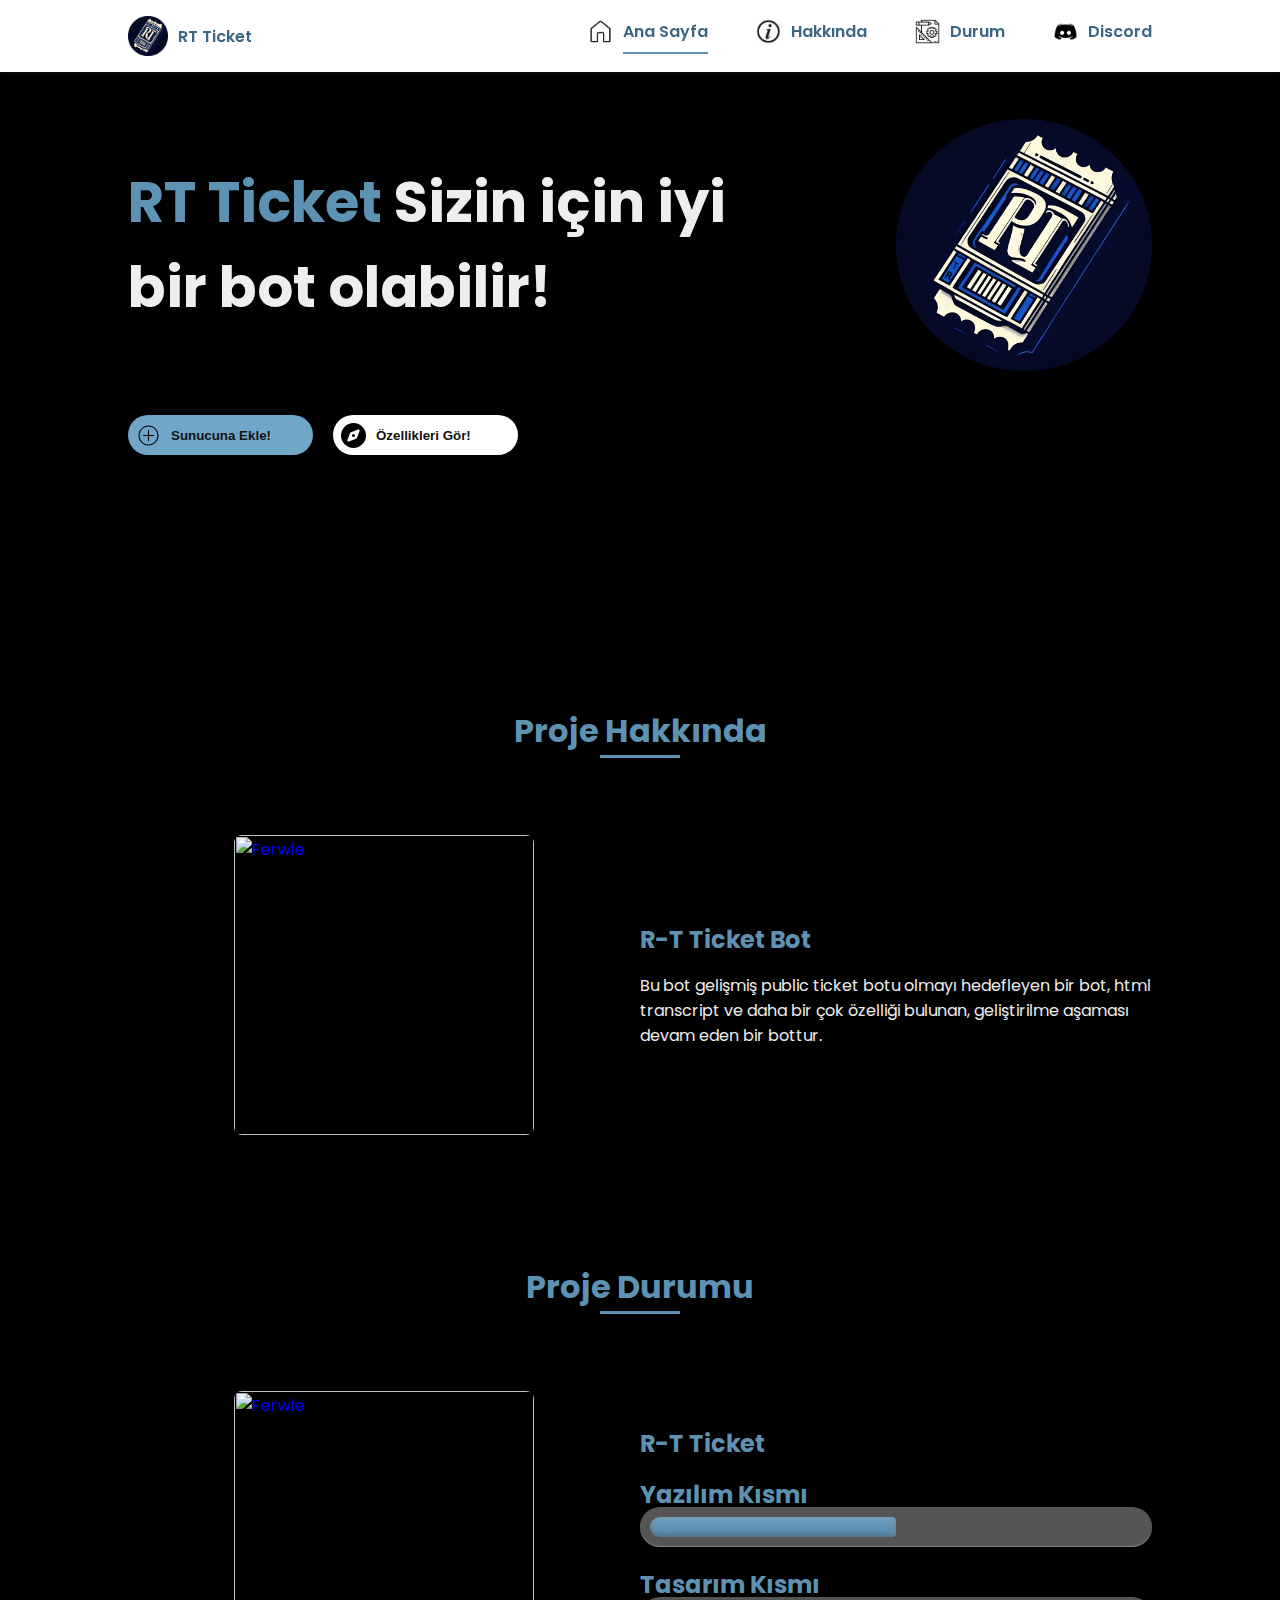
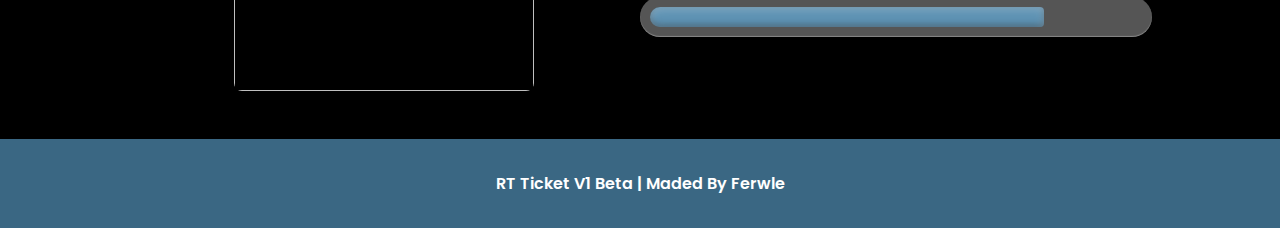
==== rt-index.html @ 94f811ad "main added" ====
<html lang="tr">
    <head>
        <meta charset="UTF-8">
        <meta name="google-site-verification" content="AapgQW64bfoC2dbZkNxs7PnX01jKoRH_UAL39yRXSg4"/>
        <meta name="viewport" content="width=device-width, initial-scale=1.0">
        <link rel="stylesheet" href="assets/css/index.css">
        <link rel="stylesheet" href="assets/css/rt-main.css">
        <link href='https://cdn.jsdelivr.net/npm/boxicons@2.0.5/css/boxicons.min.css' rel='stylesheet'>
        <script src="https://kit.fontawesome.com/e9be96833e.js" crossorigin="anonymous"></script>
        <link rel="stylesheet" href="//maxcdn.bootstrapcdn.com/font-awesome/4.3.0/css/font-awesome.min.css">
        <link rel="preconnect" href="https://fonts.gstatic.com"/>
        <link href="https://fonts.googleapis.com/css2?family=Inter" rel="stylesheet"/>
        <link rel="stylesheet" href="https://use.fontawesome.com/releases/v5.4.1/css/all.css" integrity="sha384-5sAR7xN1Nv6T6+dT2mhtzEpVJvfS3NScPQTrOxhwjIuvcA67KV2R5Jz6kr4abQsz" crossorigin="anonymous">
        <link rel="icon" href="assets/img/r-t-ticket.png" type="image/x-icon"/>
        <meta name="theme-color" content="#5E92B3"/>
        <title>RT Ticket</title>
        <meta name="description" content="Frewle'nin Selamı var!">
        <meta property="og:locale" content="tr_TR">
        <meta property="og:site_name" content="Ferwle">

        <script>
            window.addEventListener('load', fg_load)
        
            function fg_load() {
                document.getElementById('loading').style.display = 'none'
            }
        </script>
        <script>
            function checkScreenWidth() {
                var screenWidth = window.innerWidth || document.documentElement.clientWidth || document.body.clientWidth;
    
                if (screenWidth < 770) {
                    document.querySelector('.button-image').style.display = 'none';
                } else {
                    document.querySelector('.button-image').style.display = 'block';
                }
            }
            window.addEventListener('load', checkScreenWidth);
            window.addEventListener('resize', checkScreenWidth);
        </script>
    </head>
    <body class="dark">
        <div id="loading">
            <img src="assets/img/loader.gif" alt="Yükleniyor..." style="width:  5%; height: auto;" />
        </div>
        <header class="l-header">
            <frw class="frw bd-grid">
                <div>
                    <a href="#" class="frw__logo">
                        <img src="assets/img/r-t-ticket.png" alt="ferwle Resmi" style="float: left; max-width: 40px; height: auto; margin-right: 10px;">
                              
                        RT Ticket
                    </a>
                    
                </div>
                <div class="frw__menu" id="frw-menu">
                    <ul class="frw__list">
                        <li class="frw__item">
                            <img src="assets/img/home.png" alt="Ticket Resmi" style="float: left; max-width: 25px; height: auto; margin-right: 10px;">
                                
                            <a href="#anamenü" class="frw__link active">Ana Sayfa</a>
                        </li>
                        <li class="frw__item">
                            <img src="assets/img/info.png" alt="Ticket Resmi" style="float: left; max-width: 25px; height: auto; margin-right: 10px;">
                                
                            <a href="#hakkımda" class="frw__link">Hakkında</a>
                        </li>
                        <li class="frw__item">
                            <img src="assets/img/projects2.png" alt="Ticket Resmi" style="float: left; max-width: 25px; height: auto; margin-right: 10px;">
                                
                            <a href="#projelerim" class="frw__link">Durum</a>
                        </li>
                        <li class="frw__item">
                            
                                <img src="assets/img/discord-black.png" alt="Ticket Resmi" style="float: left; max-width: 25px; height: auto; margin-right: 10px;">
                                <a href="https://discord.gg/vD2ZdSU6dG" target="_blank" class="frw__link">Discord</a>
                            
                        </li>
                    </ul>
                </div>
                <div class="frw__toggle" id="frw-toggle">
                    <i class='bx bx-menu'></i>
                </div>
            </frw>
        </header>
        <main class="l-main">
            <section class="home bd-grid" id="anamenü">
                <div class="home__data">
                    <h1 class="home__title">
                        <span class="home__title-color">RT Ticket</span> Sizin için iyi<br> bir bot olabilir! <br> 
                        <br>
                    </h1>
                    <div class="button-container">
                        <img src="assets/img/r-t-ticket.png" alt="Resim" class="button-image">
                        <button class="button" onclick="redirectToAdd()">
                            <svg class="svgIcon" viewBox="0 0 20 20" height="1em" xmlns="http://www.w3.org/2000/svg">
                                <path d="M14.613,10c0,0.23-0.188,0.419-0.419,0.419H10.42v3.774c0,0.23-0.189,0.42-0.42,0.42s-0.419-0.189-0.419-0.42v-3.774H5.806c-0.23,0-0.419-0.189-0.419-0.419s0.189-0.419,0.419-0.419h3.775V5.806c0-0.23,0.189-0.419,0.419-0.419s0.42,0.189,0.42,0.419v3.775h3.774C14.425,9.581,14.613,9.77,14.613,10 M17.969,10c0,4.401-3.567,7.969-7.969,7.969c-4.402,0-7.969-3.567-7.969-7.969c0-4.402,3.567-7.969,7.969-7.969C14.401,2.031,17.969,5.598,17.969,10 M17.13,10c0-3.932-3.198-7.13-7.13-7.13S2.87,6.068,2.87,10c0,3.933,3.198,7.13,7.13,7.13S17.13,13.933,17.13,10"></path>

                            </svg>
                            Sunucuna Ekle!
                        </button>
                
                        <button class="two-button" onclick="redirectToAdd()">
                            <svg class="svgIcon" viewBox="0 0 512 512" height="1em" xmlns="http://www.w3.org/2000/svg">
                                <path d="M256 512A256 256 0 1 0 256 0a256 256 0 1 0 0 512zm50.7-186.9L162.4 380.6c-19.4 7.5-38.5-11.6-31-31l55.5-144.3c3.3-8.5 9.9-15.1 18.4-18.4l144.3-55.5c19.4-7.5 38.5 11.6 31 31L325.1 306.7c-3.2 8.5-9.9 15.1-18.4 18.4zM288 256a32 32 0 1 0 -64 0 32 32 0 1 0 64 0z"></path>
                            </svg>
                            Özellikleri Gör!
                        </button>
                        

                    </div>
            </section>
            <section class="about section " id="hakkımda">
                <h2 class="section-title">Proje Hakkında</h2>
                <div class="about__container bd-grid">
                    <a class="about__img" target="_blank" href="https://discord.com/users/971309368467419168">
                        <img src="https://cdn.discordapp.com/avatars/1172421187444408320/3403d81b66c2e2ce13b4e39ed42e4eba.png?size=1024" alt="Ferwle"/>
                    </a>
                    <div>
                        <h2 class="about__subtitle">
                            <span class="home__title-color">R-T Ticket Bot</span>
                        </h2>
                        <p class="about__text">Bu bot gelişmiş public ticket botu olmayı hedefleyen bir bot, html transcript ve daha bir çok özelliği bulunan, geliştirilme aşaması devam eden bir bottur. </p>
            </section>
            <section class="about section" id="projelerim">
                <h2 class="section-title">Proje Durumu</h2>
                <div class="about__container bd-grid">
                    <a class="about__img" target="_blank" href="https://discord.gg/vD2ZdSU6dG">
                        <img src="https://cdn.discordapp.com/avatars/1172421187444408320/3403d81b66c2e2ce13b4e39ed42e4eba.png?size=1024" alt="Ferwle" />
                    </a>
                    <div>
                        <h2 class="about__subtitle">
                            <span class="home__title-color">R-T Ticket</span>
                        </h2>
                         
                        <h2 class="about__subtitlea">
                            <span class="home__title-color">Yazılım Kısmı</span>
                        </h2>
                        <div class="meter orange nostripes" style="margin-top: -5px;">
                            <span style="width: 50%"></span>
                        </div>
            
                        <h2 class="about__subtitlea">
                            <span class="home__title-color">Tasarım Kısmı</span>
                        </h2>
                        <div class="meter orange nostripes" style="margin-top: -5px;">
                            <span style="width: 80%"></span>
                        </div>
                    </div>
                </div>
            </section>
            
            <footer class="footer">
                
                <p>RT Ticket V1 Beta | Maded By Ferwle</p>
              </footer>
              <script type="module" src="https://unpkg.com/ionicons@5.5.2/dist/ionicons/ionicons.esm.js"></script>
              <script nomodule src="https://unpkg.com/ionicons@5.5.2/dist/ionicons/ionicons.js"></script>
            
            <script src="https://unpkg.com/scrollreveal"></script>
            <script src="assets/js/main.js"></script>
            <script src="assets/js/r-tticket.js"></script>
    </body>
</html>
---- assets/css/index.css ----
@import url("https://fonts.googleapis.com/css2?family=Poppins:wght@400;600;700&display=swap");

:root {
  --header-height: 3rem;
  --font-semi: 600;
  --hue-color: 224;
  --first-color: #5E92B3;
  --second-color: #4d7e9c;
  --body-font: 'Poppins', sans-serif;
  --big-font-size: 2rem;
  --h2-font-size: 1.25rem;
  --normal-font-size: .938rem;
  --smaller-font-size: .75rem;
  --mb-2: 1rem;
  --mb-4: 2rem;
  --mb-5: 2.5rem;
  --mb-6: 3rem;
  --z-back: -10;
  --z-fixed: 100;
}

@media screen and (min-width: 968px) {
  :root {
    --big-font-size: 3.5rem;
    --h2-font-size: 2rem;
    --normal-font-size: 1rem;
    --smaller-font-size: .875rem;
  }
}

*,
::before,
::after {
  box-sizing: border-box;
}

html {
  scroll-behavior: smooth;
}

body {
  margin: var(--header-height) 0 0 0;
  font-family: var(--body-font);
  font-size: var(--normal-font-size);
  color: #3a6783;
  background-color: #eee;
  color: black;
}

body.dark {
  background-color: black;
  color: #eee;
}

h1,
h2,
p {
  margin: 0;
}

ul {
  margin: 0;
  padding: 0;
  list-style: none;
}

a {
  text-decoration: none;
}

img {
  max-width: 100%;
  height: auto;
  display: block;
}

.section-title {
  position: relative;
  font-size: var(--h2-font-size);
  color: var(--first-color);
  margin-top: var(--mb-2);
  margin-bottom: var(--mb-4);
  text-align: center;
}

.section-title::after {
  position: absolute;
  content: '';
  width: 64px;
  height: 0.18rem;
  left: 0;
  right: 0;
  margin: auto;
  top: 2rem;
  background-color: var(--first-color);
}

.section {
  padding-top: 3rem;
  padding-bottom: 2rem;
}

.bd-grid {
  max-width: 1024px;
  display: grid;
  margin-left: var(--mb-2);
  margin-right: var(--mb-2);
}

.l-header {
  width: 100%;
  position: fixed;
  top: 0;
  left: 0;
  z-index: var(--z-fixed);
  background-color: #fff;
  box-shadow: 0 1px 4px rgba(146, 161, 176, 0.15);
}

.frw {
  height: var(--header-height);
  display: flex;
  justify-content: space-between;
  align-items: center;
  font-weight: var(--font-semi);
}

@media screen and (max-width: 767px) {
    .frw__menu {
        position: fixed;
        top: var(--header-height);
        right: -100%;
        width: 80%;
        height: 100%;
        padding: 2rem;
        background-color: #477a99;
        transition: .5s;
    }
}

.frw__item {
  margin-bottom: var(--mb-4);
}

.frw__link {
  position: relative;
  color: #fff;
}

.frw__link:hover {
  position: relative;
}

.frw__link:hover::after {
  position: absolute;
  content: '';
  width: 100%;
  height: 0.18rem;
  left: 0;
  top: 2rem;
  background-color: var(--first-color);
}

.frw__logo {
    
  color: #3a6783;
  display: flex;
  margin-right: 150px;
    align-items: center;

}
.frw__logo img {
    max-width: 10%;
    height: auto;
    float: left;
}
.frw__toggle {
  color: #3a6783;
  font-size: 1.5rem;
  cursor: pointer;
}

.active::after {
  position: absolute;
  content: '';
  width: 100%;
  height: 0.18rem;
  left: 0;
  top: 2rem;
  background-color: var(--first-color);
}

.show {
  right: 0;
}

.home {
  position: relative;
  row-gap: 5rem;
  padding: 4rem 0 5rem;
}

.home__data {
  align-self: center;
}

.home__title {
  font-size: var(--big-font-size);
  margin-bottom: var(--mb-5);
}

.home__title-color {
  color: var(--first-color);
}

.home__social {
  display: flex;
  flex-direction: column;
}

.home__social-icon {
  width: max-content;
  margin-bottom: var(--mb-2);
  font-size: 1.5rem;
  color: #eee;
}

.home__social-icon:hover {
  color: var(--first-color);
}

.home__img {
  position: absolute;
  right: -100px;
  top: 100px;
  width: 300px;
}

.home__blob {
  fill: var(--first-color);
}

.home__blob-img {
  width: 360px;
}

.button {
  display: inline-block;
  background-color: var(--first-color);
  color: #fff;
  padding: .75rem 2.5rem;
  font-weight: var(--font-semi);
  border-radius: .5rem;
  transition: .3s;
}

.sa {
  text-align: center;
  display: inline-block;
  background-color: var(--first-color);
  color: #fff;
  padding: .75rem 2.5rem;
  font-weight: var(--font-semi);
  border-radius: .5rem;
  transition: .3s;
}

.button:hover {
  box-shadow: 0px 10px 36px rgba(0, 0, 0, 0.15);
}

.about__container {
  row-gap: 2rem;
  text-align: center;
}
.projects__img{
  justify-self: center;
}
.about__subtitle {
  margin-bottom: var(--mb-2);
}
.about__subtitlea {
  text-align: left;
}
.about__img {
  justify-self: center;
}

.about__img img {
  width: 200px;
  border-radius: .5rem;
}
.projects__img img {
  width: 200px;
  border-radius: .5rem;
}
.skills__container {
  row-gap: 2rem;
  text-align: center;
}
.meter {
  box-sizing: content-box;
  height: 20px; /* Can be anything */
  position: relative;
  margin: 60px 0 20px 0; /* Just for demo spacing */
  background: #555;
  border-radius: 25px;
  padding: 10px;
  margin-top: 50px;
  box-shadow: inset 0 -1px 1px rgba(255, 255, 255, 0.3);
}
.meter > span {
  display: block;
  height: 100%;
  border-top-right-radius: 8px;
  border-bottom-right-radius: 8px;
  border-top-left-radius: 20px;
  border-bottom-left-radius: 20px;
  background-color: rgb(43, 194, 83);
  background-image: linear-gradient(
    center bottom,
    rgb(43, 194, 83) 37%,
    rgb(84, 240, 84) 69%
  );
  box-shadow: inset 0 2px 9px rgba(255, 255, 255, 0.3),
    inset 0 -2px 6px rgba(0, 0, 0, 0.4);
  position: relative;
  overflow: hidden;
}
.meter > span:after,
.animate > span > span {
  content: "";
  position: absolute;
  top: 0;
  left: 0;
  bottom: 0;
  right: 0;
  background-image: linear-gradient(
    -45deg,
    rgba(255, 255, 255, 0.2) 25%,
    transparent 25%,
    transparent 50%,
    rgba(255, 255, 255, 0.2) 50%,
    rgba(255, 255, 255, 0.2) 75%,
    transparent 75%,
    transparent
  );
  z-index: 1;
  background-size: 50px 50px;
  animation: move 2s linear infinite;
  border-top-right-radius: 8px;
  border-bottom-right-radius: 8px;
  border-top-left-radius: 20px;
  border-bottom-left-radius: 20px;
  overflow: hidden;
}

#loading {
  position: fixed;
  top: 0;
  left: 0;
  width: 100%;
  height: 100%;
  display: flex;
  align-items:center;
  justify-content:center;
  background-color: #fff;
  z-index: 999
} 
.animate > span:after {
  display: none;
}

@keyframes move {
  0% {
    background-position: 0 0;
  }
  100% {
    background-position: 50px 50px;
  }
}

.orange > span {
  background-image: linear-gradient(#5E92B3, #5E92B3);
}


.nostripes > span > span,
.nostripes > span::after {
  background-image: none;
}



pre {
  background: #000;
  text-align: left;
  padding: 20px;
  margin: 0 auto 30px;
}
* {
  box-sizing: border-box;
}
.skills__subtitle {
  margin-bottom: var(--mb-2);
}
.skills__subtitle {
  margin-top: 50px;
}
.skills__text {
  margin-bottom: var(--mb-4);
}

.skills__data {
  display: flex;
  justify-content: space-between;
  align-items: center;
  position: relative;
  font-weight: var(--font-semi);
  padding: .5rem 1rem;
  margin-bottom: var(--mb-4);
  border-radius: .5rem;
  box-shadow: 0px 4px 25px rgba(14, 36, 49, 0.15);
}

.skills__icon {
  font-size: 2rem;
  margin-right: var(--mb-2);
  color: var(--first-color);
}

.skills__names {
  display: flex;
  align-items: center;
}

.skills__bar {
  position: absolute;
  left: 0;
  bottom: 0;
  background-color: var(--first-color);
  height: .25rem;
  border-radius: .5rem;
  z-index: var(--z-back);
}

.skills__html {
  width: 90%;
}

.skills__css {
  width: 80%;
}

.skills__js {
  width: 70%;
}

.skills__ux {
  width: 50%;
}

.skills__img {
  border-radius: .5rem;
}

.work__container {
  row-gap: 2rem;
}

.work__img {
  box-shadow: 0px 4px 25px rgba(14, 36, 49, 0.15);
  border-radius: .5rem;
  overflow: hidden;
}

.work__img img {
  transition: 1s;
}

.work__img img:hover {
  transform: scale(1.1);
}

.footer {
  background-color: #3a6783;
  color: #fff;
  text-align: center;
  font-weight: var(--font-semi);
  padding: 2rem 0;
}

.footer__title {
  font-size: 2rem;
  margin-bottom: var(--mb-4);
}

.footer__social {
  margin-bottom: var(--mb-4);
}

.footer__icon {
  font-size: 1.5rem;
  color: #fff;
  margin: 0 var(--mb-2);
}

.footer__copy {
  font-size: var(--smaller-font-size);
}

@media screen and (max-width: 320px) {
  .home {
    row-gap: 2rem;
  }

  .home__img {
    width: 200px;
  }
}

@media screen and (min-width: 576px) {
  .home {
    padding: 4rem 0 2rem;
  }

  .home__social {
    padding-top: 0;
    padding-bottom: 2.5rem;
    flex-direction: row;
    align-self: flex-end;
  }

  .home__social-icon {
    margin-bottom: 0;
    margin-right: var(--mb-4);
  }

  .home__img {
    width: 300px;
    bottom: 25%;
  }

  .about__container {
    grid-template-columns: repeat(2, 1fr);
    align-items: center;
    text-align: initial;
  }

  .skills__container {
    grid-template-columns: .7fr;
    justify-content: center;
    column-gap: 1rem;
  }

  .work__container {
    grid-template-columns: repeat(2, 1fr);
    column-gap: 2rem;
    padding-top: 2rem;
  }

  .contact__form {
    width: 360px;
    padding-top: 2rem;
  }

  .contact__container {
    justify-items: center;
  }
}

@media screen and (min-width: 768px) {
  body {
    margin: 0;
  }

  .section {
    padding-top: 4rem;
    padding-bottom: 3rem;
  }

  .section-title {
    margin-bottom: var(--mb-6);
  }

  .section-title::after {
    width: 80px;
    top: 3rem;
  }

  .frw {
    height: calc(var(--header-height) + 1.5rem);
  }

  .frw__list {
    display: flex;
    padding-top: 0;
    padding-left: 100px;
  }
  .frw__list li {
    margin-bottom: 10px; 
  }
  
  .frw__item {
    margin-left: var(--mb-6);
    margin-bottom: 0;
  }

  .frw__toggle {
    display: none;
  }

  .frw__link {
    color: #3a6783;
  }

  .home {
    padding: 8rem 0 2rem;
  }

  .home__img {
    width: 400px;
    bottom: 10%;
  }

  .about__container {
    padding-top: 2rem;
  }

  .about__img img {
    width: 300px;
  }

  .skills__container {
    grid-template-columns: repeat(2, 1fr);
    column-gap: 2rem;
    align-items: center;
    text-align: initial;
  }

  .work__container {
    grid-template-columns: repeat(3, 1fr);
    column-gap: 2rem;
  }
}

@media screen and (min-width: 992px) {
  .bd-grid {
    margin-left: auto;
    margin-right: auto;
  }

  .home {
    padding: 10rem 0 2rem;
  }

  .home__img {
    width: 450px;
  }
}
---- assets/css/rt-main.css ----
.two-button {
    width: 185px;
    height: 40px;
    margin-top: 100px;
    display: flex;
    align-items: center;
    justify-content: flex-start;
    gap: 10px;
    background-color: #ffffff;
    border-radius: 30px;
    color: rgb(19, 19, 19);
    font-weight: 600;
    border: none;
    top: -140px;
    position: relative;
    cursor: pointer;
    transition-duration: .2s;
    box-shadow: 5px 5px 10px rgba(0, 0, 0, 0.116);
    padding-left: 8px;
    transition-duration: .5s;
  }
  .two-button-container {
    display: flex;
    gap: 20px;
}
  .svgIcon {
    height: 25px;
    transition-duration: 1.5s;
  }
  
  .bell path {
    fill: rgb(19, 19, 19);
  }
  .button-image {
    width: 25%; 
    position: absolute;
    top: 39%;
    right: 0;
    transform: translateY(-50%);
}
  .two-button:hover {
    background-color: rgba(226, 215, 215, 0.397);
    transition-duration: .5s;
  }
  
  .two-button:active {
    transform: scale(0.97);
    transition-duration: .2s;
  }
  
  .two-button:hover .svgIcon {
    transform: rotate(250deg);
    transition-duration: 1.5s;
  }

  .button {
    width: 185px;
    height: 40px;
    margin-top: 100px;
    display: flex;
    align-items: center;
    justify-content: flex-start;
    gap: 10px;
    background-color: #70a7c9;
    border-radius: 30px;
    color: rgb(19, 19, 19);
    font-weight: 600;
    border: none;
    top: -140px;
    position: relative;
    cursor: pointer;
    transition-duration: .2s;
    box-shadow: 5px 5px 10px rgba(0, 0, 0, 0.116);
    padding-left: 8px;
    transition-duration: .5s;
  }
  .button-container {
    display: flex;
    gap: 20px;
}

  .button:hover {
    background-color: #366481;
    transition-duration: .5s;
  }
  
  .button:active {
    transform: scale(0.97);
    transition-duration: .2s;
  }
  
  .button:hover .svgIcon {
    transform: rotate(250deg);
    transition-duration: 1.5s;
  }
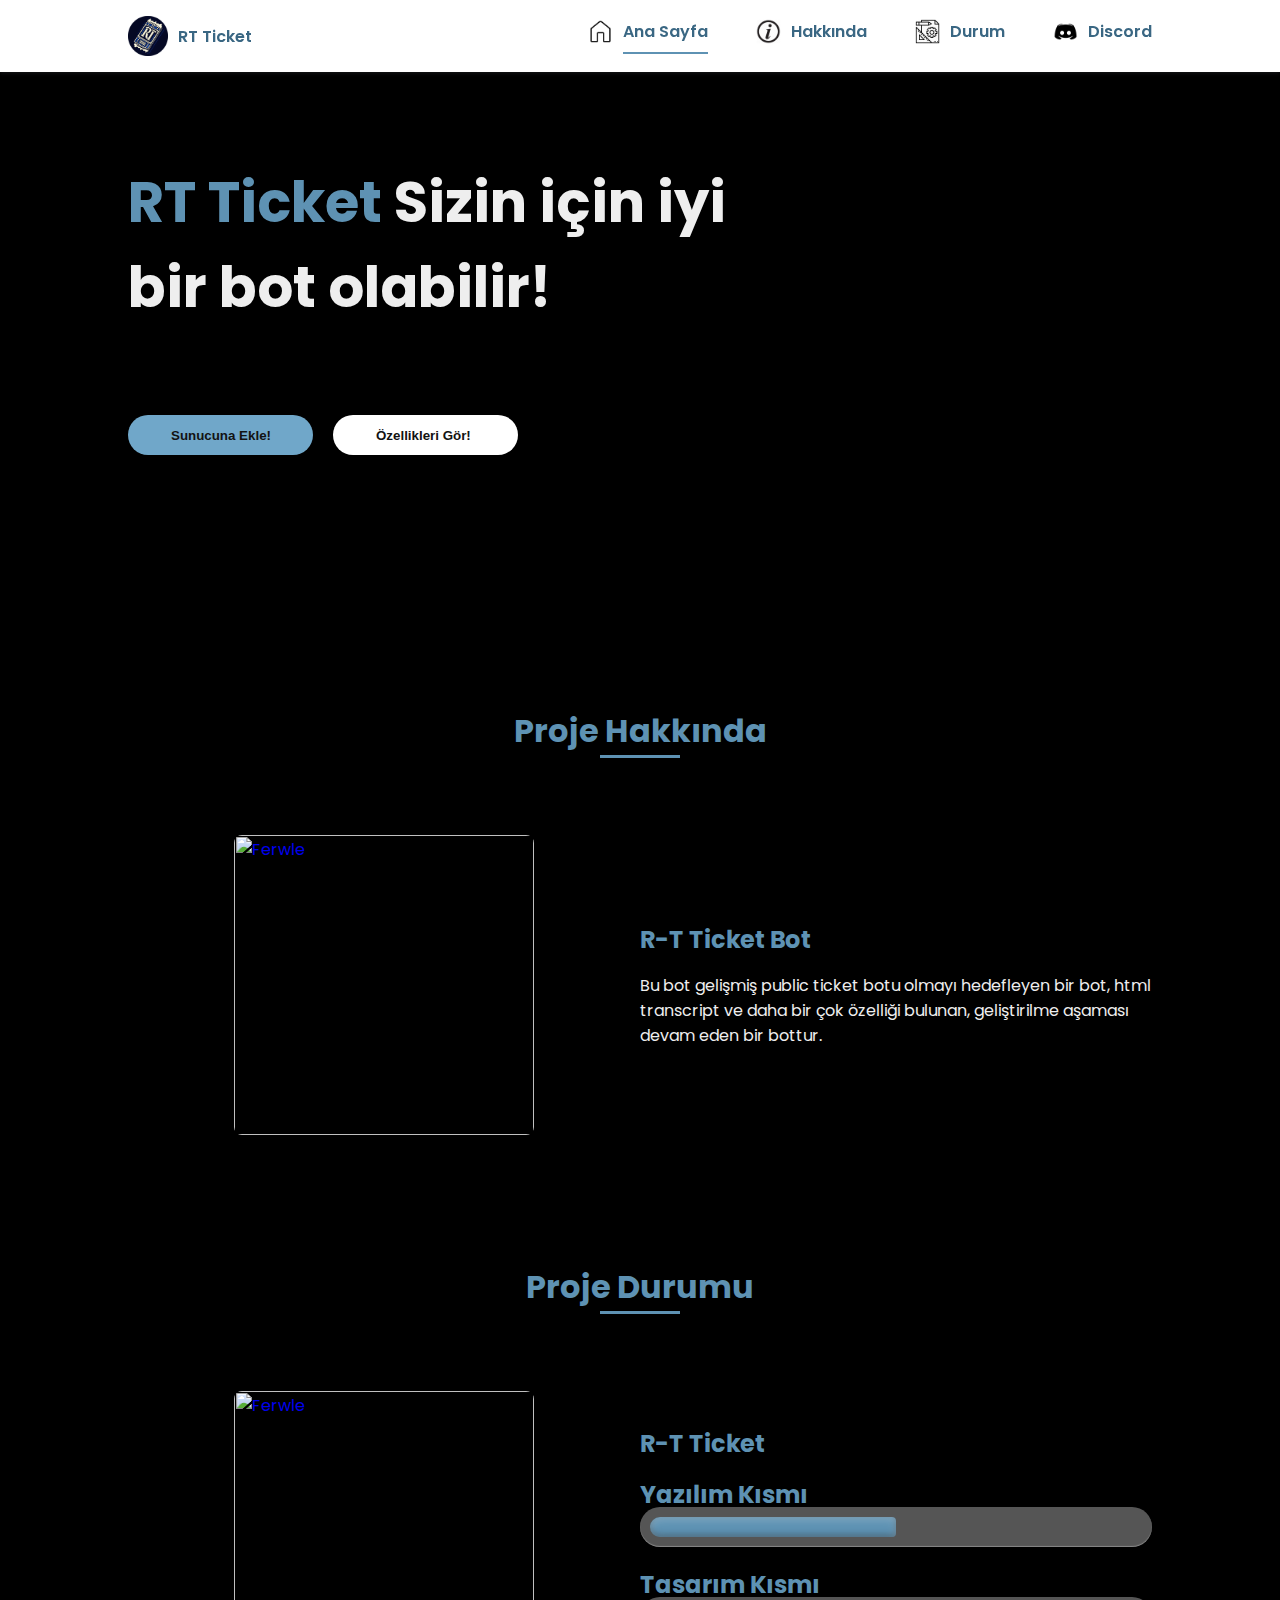
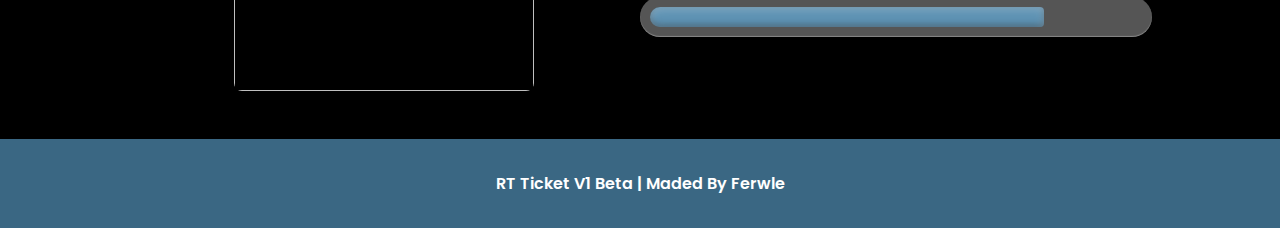
==== commit c067b087: "things that were overlooked have been changed" ====
--- a/rt-index.html
+++ b/rt-index.html
@@ -14,7 +14,7 @@
         <link rel="icon" href="assets/img/r-t-ticket.png" type="image/x-icon"/>
         <meta name="theme-color" content="#5E92B3"/>
         <title>RT Ticket</title>
-        <meta name="description" content="Frewle'nin Selamı var!">
+        <meta name="description" content="Ferwle'nin Selamı var!">
         <meta property="og:locale" content="tr_TR">
         <meta property="og:site_name" content="Ferwle">
 
@@ -91,19 +91,16 @@
                         <br>
                     </h1>
                     <div class="button-container">
-                        <img src="assets/img/r-t-ticket.png" alt="Resim" class="button-image">
-                        <button class="button" onclick="redirectToAdd()">
+                        
+                        <button class="button" onclick="window.location.href='https://discord.com/oauth2/authorize?client_id=1172421187444408320&permissions=8&integration_type=0&scope=applications.commands+bot';">
                             <svg class="svgIcon" viewBox="0 0 20 20" height="1em" xmlns="http://www.w3.org/2000/svg">
-                                <path d="M14.613,10c0,0.23-0.188,0.419-0.419,0.419H10.42v3.774c0,0.23-0.189,0.42-0.42,0.42s-0.419-0.189-0.419-0.42v-3.774H5.806c-0.23,0-0.419-0.189-0.419-0.419s0.189-0.419,0.419-0.419h3.775V5.806c0-0.23,0.189-0.419,0.419-0.419s0.42,0.189,0.42,0.419v3.775h3.774C14.425,9.581,14.613,9.77,14.613,10 M17.969,10c0,4.401-3.567,7.969-7.969,7.969c-4.402,0-7.969-3.567-7.969-7.969c0-4.402,3.567-7.969,7.969-7.969C14.401,2.031,17.969,5.598,17.969,10 M17.13,10c0-3.932-3.198-7.13-7.13-7.13S2.87,6.068,2.87,10c0,3.933,3.198,7.13,7.13,7.13S17.13,13.933,17.13,10"></path>
-
-                            </svg>
+                                </svg>
                             Sunucuna Ekle!
                         </button>
                 
-                        <button class="two-button" onclick="redirectToAdd()">
+                        <button class="two-button" onclick="window.location.href='https://alibuyuk.net/rt-ozellikler.html';">
                             <svg class="svgIcon" viewBox="0 0 512 512" height="1em" xmlns="http://www.w3.org/2000/svg">
-                                <path d="M256 512A256 256 0 1 0 256 0a256 256 0 1 0 0 512zm50.7-186.9L162.4 380.6c-19.4 7.5-38.5-11.6-31-31l55.5-144.3c3.3-8.5 9.9-15.1 18.4-18.4l144.3-55.5c19.4-7.5 38.5 11.6 31 31L325.1 306.7c-3.2 8.5-9.9 15.1-18.4 18.4zM288 256a32 32 0 1 0 -64 0 32 32 0 1 0 64 0z"></path>
-                            </svg>
+                                </svg>
                             Özellikleri Gör!
                         </button>
                         
